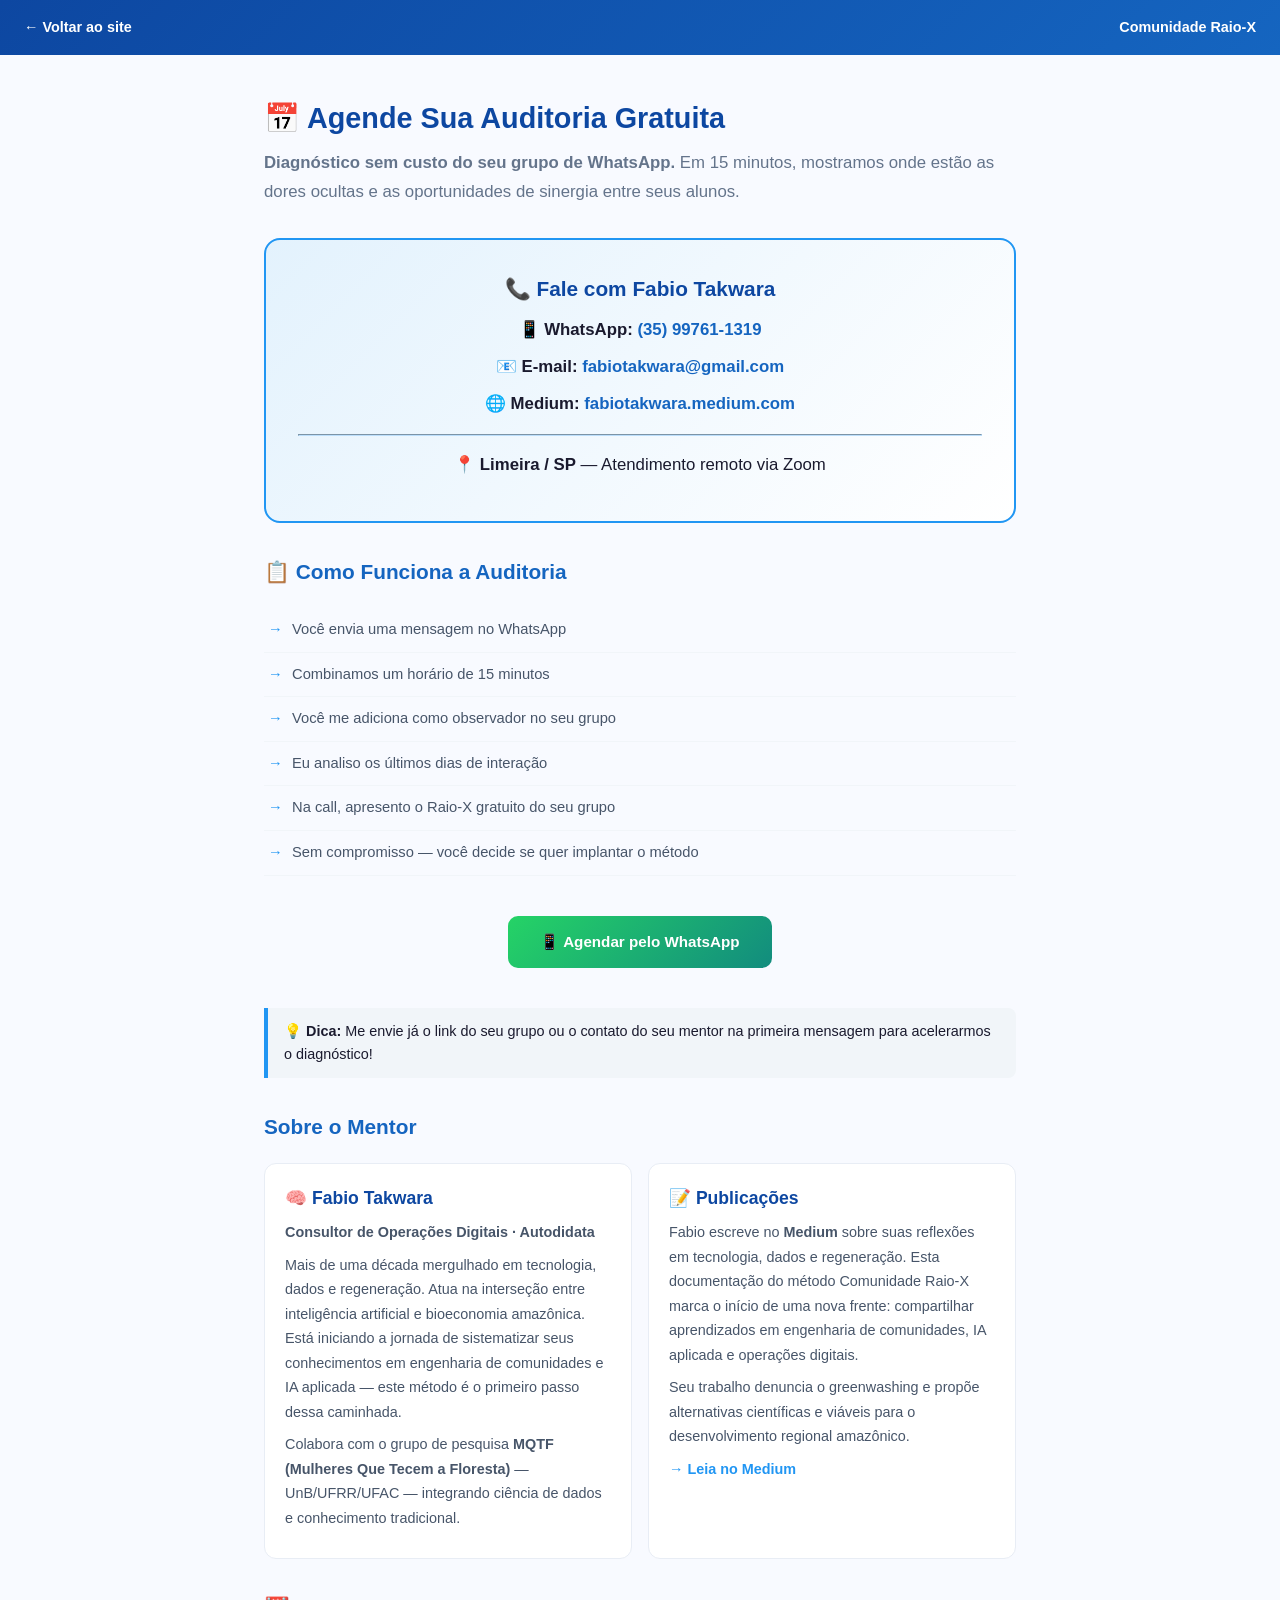
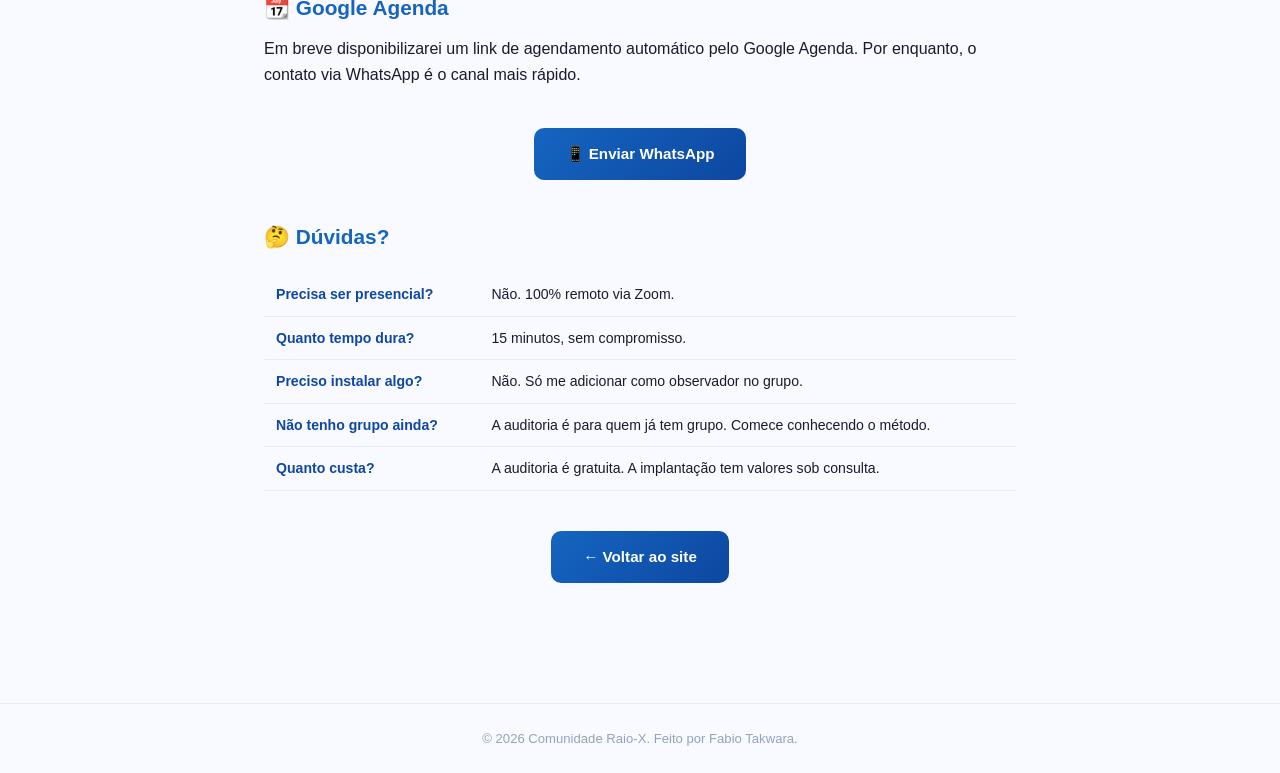
==== landing/sobre/index.html @ c675dd34 "fix: diretorio /sobre com index.html (clean URL nativa)" ====
<!DOCTYPE html>
<html lang="pt-BR">
<head>
<meta charset="UTF-8">
<meta name="viewport" content="width=device-width, initial-scale=1.0">
<title>Sobre — Comunidade Raio-X</title>
<style>
*,*::before,*::after{box-sizing:border-box;margin:0;padding:0}
html{scroll-behavior:smooth}
body{font-family:-apple-system,BlinkMacSystemFont,'Segoe UI',Roboto,Oxygen,Ubuntu,sans-serif;color:#1a1a2e;background:#f8faff;line-height:1.6}
nav{
  background:linear-gradient(135deg,#0d47a1,#1565c0);color:#fff;padding:16px 24px;
  display:flex;align-items:center;justify-content:space-between;
}
nav a{color:#fff;text-decoration:none;font-weight:600;font-size:0.9rem}
nav .back{display:flex;align-items:center;gap:6px}
.container{max-width:800px;margin:0 auto;padding:40px 24px}

h1{font-size:1.8rem;color:#0d47a1;margin-bottom:8px}
h2{font-size:1.3rem;color:#1565c0;margin:32px 0 12px}
.lead{font-size:1.05rem;color:#64748b;margin-bottom:32px;line-height:1.7}

.contact-box{
  background:linear-gradient(135deg,#e3f2fd,#fff);border:2px solid #2196f3;
  border-radius:16px;padding:32px;text-align:center;margin:24px 0;
}
.contact-box h2{color:#0d47a1 !important;margin-top:0}
.contact-box p{font-size:1.05rem;margin:10px 0}
.contact-box a{color:#1565c0;font-weight:600;text-decoration:none}
.contact-box a:hover{text-decoration:underline}

.grid2{display:grid;grid-template-columns:1fr 1fr;gap:16px;margin:20px 0}
@media(max-width:640px){.grid2{grid-template-columns:1fr}}
.card{
  background:#fff;border:1px solid #e8edf5;border-radius:12px;padding:20px;
}
.card h4{font-size:1.1rem;color:#0d47a1;margin-bottom:8px}
.card p{font-size:0.9rem;color:#475569;line-height:1.7;margin-bottom:8px}
.card a{color:#2196f3;font-weight:600;text-decoration:none}
.card a:hover{text-decoration:underline}

.steps{list-style:none;padding:0;margin:20px 0}
.steps li{padding:10px 0 10px 28px;position:relative;font-size:0.92rem;color:#475569;border-bottom:1px solid #f1f5f9}
.steps li::before{content:'→';position:absolute;left:4px;color:#2196f3;font-weight:700}

.btn{
  display:inline-block;padding:14px 32px;border-radius:10px;font-weight:600;font-size:0.95rem;
  text-decoration:none;transition:transform .2s,box-shadow .2s;
  background:linear-gradient(135deg,#1565c0,#0d47a1);color:#fff;margin:8px 0;
}
.btn:hover{transform:translateY(-2px);box-shadow:0 6px 20px rgba(13,71,161,0.3)}
.btn-whatsapp{background:linear-gradient(135deg,#25d366,#128C7E)}

.cta-center{text-align:center;margin:32px 0}

table{width:100%;border-collapse:collapse;margin:20px 0}
td{padding:10px 12px;border-bottom:1px solid #e8edf5;font-size:0.88rem;vertical-align:top}
td:first-child{font-weight:600;color:#0d47a1;white-space:nowrap}

blockquote{
  border-left:4px solid #2196f3;background:#f1f5f9;padding:12px 16px;
  border-radius:0 8px 8px 0;margin:16px 0;font-size:0.9rem;
}

footer{text-align:center;padding:24px;color:#94a3b8;font-size:0.82rem;border-top:1px solid #e8edf5;margin-top:40px}
</style>
</head>
<body>

<nav>
  <a href="/" class="back">← Voltar ao site</a>
  <a href="/">Comunidade Raio-X</a>
</nav>

<div class="container">

<h1>📅 Agende Sua Auditoria Gratuita</h1>
<p class="lead"><strong>Diagnóstico sem custo do seu grupo de WhatsApp.</strong> Em 15 minutos, mostramos onde estão as dores ocultas e as oportunidades de sinergia entre seus alunos.</p>

<div class="contact-box">
  <h2>📞 Fale com Fabio Takwara</h2>
  <p>📱 <strong>WhatsApp:</strong> <a href="https://wa.me/5535997611319">(35) 99761-1319</a></p>
  <p>📧 <strong>E-mail:</strong> <a href="mailto:fabiotakwara@gmail.com">fabiotakwara@gmail.com</a></p>
  <p>🌐 <strong>Medium:</strong> <a href="https://fabiotakwara.medium.com" target="_blank">fabiotakwara.medium.com</a></p>
  <hr style="margin:16px 0;border-color:#bbdefb">
  <p><strong>📍 Limeira / SP</strong> — Atendimento remoto via Zoom</p>
</div>

<h2>📋 Como Funciona a Auditoria</h2>
<ol class="steps">
  <li>Você envia uma mensagem no WhatsApp</li>
  <li>Combinamos um horário de 15 minutos</li>
  <li>Você me adiciona como observador no seu grupo</li>
  <li>Eu analiso os últimos dias de interação</li>
  <li>Na call, apresento o Raio-X gratuito do seu grupo</li>
  <li>Sem compromisso — você decide se quer implantar o método</li>
</ol>

<div class="cta-center">
  <a href="https://wa.me/5535997611319?text=Ol%C3%A1%20Fabio%2C%20quero%20agendar%20uma%20auditoria%20gratuita%20do%20meu%20grupo%20de%20WhatsApp%20com%20o%20m%C3%A9todo%20Comunidade%20Raio-X!" class="btn btn-whatsapp">📱 Agendar pelo WhatsApp</a>
</div>

<blockquote>💡 <strong>Dica:</strong> Me envie já o link do seu grupo ou o contato do seu mentor na primeira mensagem para acelerarmos o diagnóstico!</blockquote>

<h2>Sobre o Mentor</h2>
<div class="grid2">
  <div class="card">
    <h4>🧠 Fabio Takwara</h4>
    <p><strong>Consultor de Operações Digitais · Autodidata</strong></p>
    <p>Mais de uma década mergulhado em tecnologia, dados e regeneração. Atua na interseção entre inteligência artificial e bioeconomia amazônica. Está iniciando a jornada de sistematizar seus conhecimentos em engenharia de comunidades e IA aplicada — este método é o primeiro passo dessa caminhada.</p>
    <p>Colabora com o grupo de pesquisa <strong>MQTF (Mulheres Que Tecem a Floresta)</strong> — UnB/UFRR/UFAC — integrando ciência de dados e conhecimento tradicional.</p>
  </div>
  <div class="card">
    <h4>📝 Publicações</h4>
    <p>Fabio escreve no <strong>Medium</strong> sobre suas reflexões em tecnologia, dados e regeneração. Esta documentação do método Comunidade Raio-X marca o início de uma nova frente: compartilhar aprendizados em engenharia de comunidades, IA aplicada e operações digitais.</p>
    <p>Seu trabalho denuncia o greenwashing e propõe alternativas científicas e viáveis para o desenvolvimento regional amazônico.</p>
    <p><a href="https://fabiotakwara.medium.com" target="_blank">→ Leia no Medium</a></p>
  </div>
</div>

<h2>📆 Google Agenda</h2>
<p>Em breve disponibilizarei um link de agendamento automático pelo Google Agenda. Por enquanto, o contato via WhatsApp é o canal mais rápido.</p>
<div class="cta-center">
  <a href="https://wa.me/5535997611319" class="btn">📱 Enviar WhatsApp</a>
</div>

<h2>🤔 Dúvidas?</h2>
<table>
  <tr><td>Precisa ser presencial?</td><td>Não. 100% remoto via Zoom.</td></tr>
  <tr><td>Quanto tempo dura?</td><td>15 minutos, sem compromisso.</td></tr>
  <tr><td>Preciso instalar algo?</td><td>Não. Só me adicionar como observador no grupo.</td></tr>
  <tr><td>Não tenho grupo ainda?</td><td>A auditoria é para quem já tem grupo. Comece conhecendo o método.</td></tr>
  <tr><td>Quanto custa?</td><td>A auditoria é gratuita. A implantação tem valores sob consulta.</td></tr>
</table>

<div class="cta-center">
  <a href="/" class="btn">← Voltar ao site</a>
</div>

</div>

<footer>
  © 2026 Comunidade Raio-X. Feito por Fabio Takwara.
</footer>

</body>
</html>
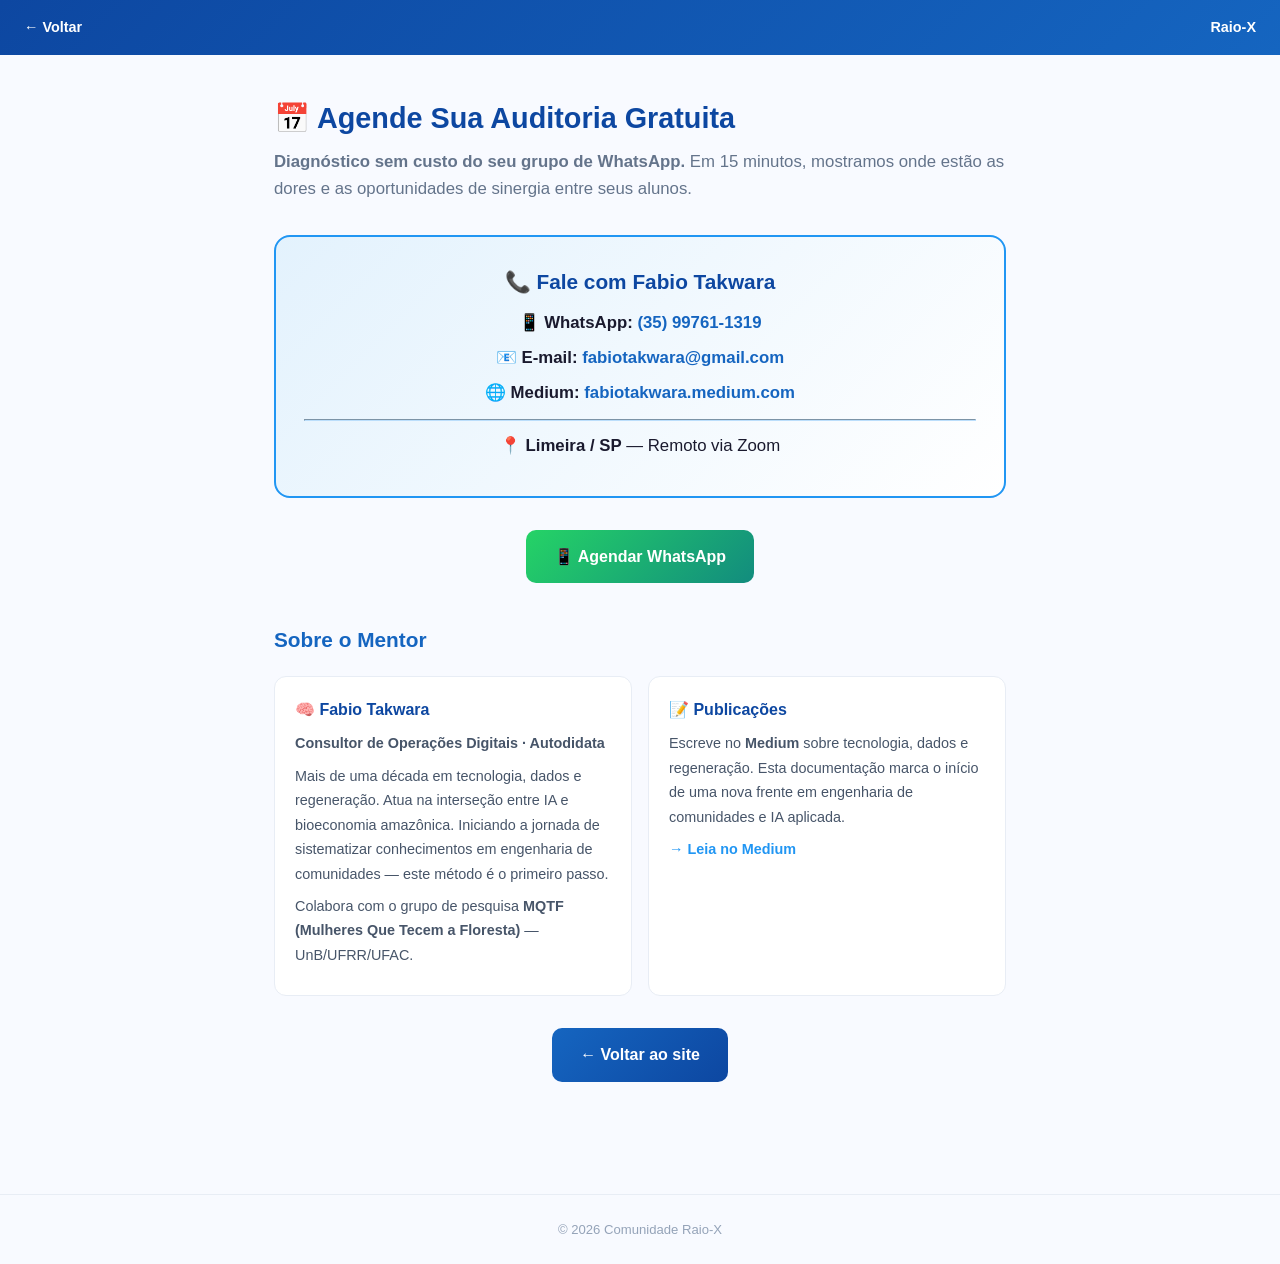
==== commit b007f291: "fix: landing/sobre/ diretorio com index.html" ====
--- a/landing/sobre/index.html
+++ b/landing/sobre/index.html
@@ -5,143 +5,61 @@
 <meta name="viewport" content="width=device-width, initial-scale=1.0">
 <title>Sobre — Comunidade Raio-X</title>
 <style>
-*,*::before,*::after{box-sizing:border-box;margin:0;padding:0}
-html{scroll-behavior:smooth}
-body{font-family:-apple-system,BlinkMacSystemFont,'Segoe UI',Roboto,Oxygen,Ubuntu,sans-serif;color:#1a1a2e;background:#f8faff;line-height:1.6}
-nav{
-  background:linear-gradient(135deg,#0d47a1,#1565c0);color:#fff;padding:16px 24px;
-  display:flex;align-items:center;justify-content:space-between;
-}
+*{box-sizing:border-box;margin:0;padding:0}
+body{font-family:-apple-system,BlinkMacSystemFont,'Segoe UI',Roboto,sans-serif;color:#1a1a2e;background:#f8faff;line-height:1.6}
+nav{background:linear-gradient(135deg,#0d47a1,#1565c0);color:#fff;padding:16px 24px;display:flex;align-items:center;justify-content:space-between}
 nav a{color:#fff;text-decoration:none;font-weight:600;font-size:0.9rem}
 nav .back{display:flex;align-items:center;gap:6px}
-.container{max-width:800px;margin:0 auto;padding:40px 24px}
-
+.container{max-width:780px;margin:0 auto;padding:40px 24px}
 h1{font-size:1.8rem;color:#0d47a1;margin-bottom:8px}
 h2{font-size:1.3rem;color:#1565c0;margin:32px 0 12px}
-.lead{font-size:1.05rem;color:#64748b;margin-bottom:32px;line-height:1.7}
-
-.contact-box{
-  background:linear-gradient(135deg,#e3f2fd,#fff);border:2px solid #2196f3;
-  border-radius:16px;padding:32px;text-align:center;margin:24px 0;
-}
-.contact-box h2{color:#0d47a1 !important;margin-top:0}
-.contact-box p{font-size:1.05rem;margin:10px 0}
-.contact-box a{color:#1565c0;font-weight:600;text-decoration:none}
-.contact-box a:hover{text-decoration:underline}
-
+.lead{font-size:1.05rem;color:#64748b;margin-bottom:32px}
+.cbox{background:linear-gradient(135deg,#e3f2fd,#fff);border:2px solid #2196f3;border-radius:16px;padding:28px;text-align:center;margin:24px 0}
+.cbox h2{color:#0d47a1;margin-top:0}
+.cbox p{font-size:1.05rem;margin:8px 0}
+.cbox a{color:#1565c0;font-weight:600;text-decoration:none}
 .grid2{display:grid;grid-template-columns:1fr 1fr;gap:16px;margin:20px 0}
 @media(max-width:640px){.grid2{grid-template-columns:1fr}}
-.card{
-  background:#fff;border:1px solid #e8edf5;border-radius:12px;padding:20px;
-}
-.card h4{font-size:1.1rem;color:#0d47a1;margin-bottom:8px}
+.card{background:#fff;border:1px solid #e8edf5;border-radius:12px;padding:20px}
+.card h4{color:#0d47a1;margin-bottom:8px}
 .card p{font-size:0.9rem;color:#475569;line-height:1.7;margin-bottom:8px}
 .card a{color:#2196f3;font-weight:600;text-decoration:none}
-.card a:hover{text-decoration:underline}
-
-.steps{list-style:none;padding:0;margin:20px 0}
-.steps li{padding:10px 0 10px 28px;position:relative;font-size:0.92rem;color:#475569;border-bottom:1px solid #f1f5f9}
-.steps li::before{content:'→';position:absolute;left:4px;color:#2196f3;font-weight:700}
-
-.btn{
-  display:inline-block;padding:14px 32px;border-radius:10px;font-weight:600;font-size:0.95rem;
-  text-decoration:none;transition:transform .2s,box-shadow .2s;
-  background:linear-gradient(135deg,#1565c0,#0d47a1);color:#fff;margin:8px 0;
-}
-.btn:hover{transform:translateY(-2px);box-shadow:0 6px 20px rgba(13,71,161,0.3)}
-.btn-whatsapp{background:linear-gradient(135deg,#25d366,#128C7E)}
-
-.cta-center{text-align:center;margin:32px 0}
-
-table{width:100%;border-collapse:collapse;margin:20px 0}
-td{padding:10px 12px;border-bottom:1px solid #e8edf5;font-size:0.88rem;vertical-align:top}
-td:first-child{font-weight:600;color:#0d47a1;white-space:nowrap}
-
-blockquote{
-  border-left:4px solid #2196f3;background:#f1f5f9;padding:12px 16px;
-  border-radius:0 8px 8px 0;margin:16px 0;font-size:0.9rem;
-}
-
+.btn{display:inline-block;padding:14px 28px;border-radius:10px;font-weight:600;text-decoration:none;background:linear-gradient(135deg,#1565c0,#0d47a1);color:#fff;margin:8px 4px}
+.btn-wpp{background:linear-gradient(135deg,#25d366,#128C7E)}
+.cta{text-align:center;margin:24px 0}
 footer{text-align:center;padding:24px;color:#94a3b8;font-size:0.82rem;border-top:1px solid #e8edf5;margin-top:40px}
 </style>
 </head>
 <body>
-
-<nav>
-  <a href="/" class="back">← Voltar ao site</a>
-  <a href="/">Comunidade Raio-X</a>
-</nav>
-
+<nav><a href="/" class="back">← Voltar</a><a href="/">Raio-X</a></nav>
 <div class="container">
-
 <h1>📅 Agende Sua Auditoria Gratuita</h1>
-<p class="lead"><strong>Diagnóstico sem custo do seu grupo de WhatsApp.</strong> Em 15 minutos, mostramos onde estão as dores ocultas e as oportunidades de sinergia entre seus alunos.</p>
-
-<div class="contact-box">
-  <h2>📞 Fale com Fabio Takwara</h2>
-  <p>📱 <strong>WhatsApp:</strong> <a href="https://wa.me/5535997611319">(35) 99761-1319</a></p>
-  <p>📧 <strong>E-mail:</strong> <a href="mailto:fabiotakwara@gmail.com">fabiotakwara@gmail.com</a></p>
-  <p>🌐 <strong>Medium:</strong> <a href="https://fabiotakwara.medium.com" target="_blank">fabiotakwara.medium.com</a></p>
-  <hr style="margin:16px 0;border-color:#bbdefb">
-  <p><strong>📍 Limeira / SP</strong> — Atendimento remoto via Zoom</p>
+<p class="lead"><strong>Diagnóstico sem custo do seu grupo de WhatsApp.</strong> Em 15 minutos, mostramos onde estão as dores e as oportunidades de sinergia entre seus alunos.</p>
+<div class="cbox">
+<h2>📞 Fale com Fabio Takwara</h2>
+<p>📱 <strong>WhatsApp:</strong> <a href="https://wa.me/5535997611319">(35) 99761-1319</a></p>
+<p>📧 <strong>E-mail:</strong> <a href="mailto:fabiotakwara@gmail.com">fabiotakwara@gmail.com</a></p>
+<p>🌐 <strong>Medium:</strong> <a href="https://fabiotakwara.medium.com">fabiotakwara.medium.com</a></p>
+<hr style="margin:12px 0;border-color:#bbdefb">
+<p><strong>📍 Limeira / SP</strong> — Remoto via Zoom</p>
 </div>
-
-<h2>📋 Como Funciona a Auditoria</h2>
-<ol class="steps">
-  <li>Você envia uma mensagem no WhatsApp</li>
-  <li>Combinamos um horário de 15 minutos</li>
-  <li>Você me adiciona como observador no seu grupo</li>
-  <li>Eu analiso os últimos dias de interação</li>
-  <li>Na call, apresento o Raio-X gratuito do seu grupo</li>
-  <li>Sem compromisso — você decide se quer implantar o método</li>
-</ol>
-
-<div class="cta-center">
-  <a href="https://wa.me/5535997611319?text=Ol%C3%A1%20Fabio%2C%20quero%20agendar%20uma%20auditoria%20gratuita%20do%20meu%20grupo%20de%20WhatsApp%20com%20o%20m%C3%A9todo%20Comunidade%20Raio-X!" class="btn btn-whatsapp">📱 Agendar pelo WhatsApp</a>
-</div>
-
-<blockquote>💡 <strong>Dica:</strong> Me envie já o link do seu grupo ou o contato do seu mentor na primeira mensagem para acelerarmos o diagnóstico!</blockquote>
-
+<div class="cta"><a href="https://wa.me/5535997611319" class="btn btn-wpp">📱 Agendar WhatsApp</a></div>
 <h2>Sobre o Mentor</h2>
 <div class="grid2">
-  <div class="card">
-    <h4>🧠 Fabio Takwara</h4>
-    <p><strong>Consultor de Operações Digitais · Autodidata</strong></p>
-    <p>Mais de uma década mergulhado em tecnologia, dados e regeneração. Atua na interseção entre inteligência artificial e bioeconomia amazônica. Está iniciando a jornada de sistematizar seus conhecimentos em engenharia de comunidades e IA aplicada — este método é o primeiro passo dessa caminhada.</p>
-    <p>Colabora com o grupo de pesquisa <strong>MQTF (Mulheres Que Tecem a Floresta)</strong> — UnB/UFRR/UFAC — integrando ciência de dados e conhecimento tradicional.</p>
-  </div>
-  <div class="card">
-    <h4>📝 Publicações</h4>
-    <p>Fabio escreve no <strong>Medium</strong> sobre suas reflexões em tecnologia, dados e regeneração. Esta documentação do método Comunidade Raio-X marca o início de uma nova frente: compartilhar aprendizados em engenharia de comunidades, IA aplicada e operações digitais.</p>
-    <p>Seu trabalho denuncia o greenwashing e propõe alternativas científicas e viáveis para o desenvolvimento regional amazônico.</p>
-    <p><a href="https://fabiotakwara.medium.com" target="_blank">→ Leia no Medium</a></p>
-  </div>
+<div class="card">
+<h4>🧠 Fabio Takwara</h4>
+<p><strong>Consultor de Operações Digitais · Autodidata</strong></p>
+<p>Mais de uma década em tecnologia, dados e regeneração. Atua na interseção entre IA e bioeconomia amazônica. Iniciando a jornada de sistematizar conhecimentos em engenharia de comunidades — este método é o primeiro passo.</p>
+<p>Colabora com o grupo de pesquisa <strong>MQTF (Mulheres Que Tecem a Floresta)</strong> — UnB/UFRR/UFAC.</p>
 </div>
-
-<h2>📆 Google Agenda</h2>
-<p>Em breve disponibilizarei um link de agendamento automático pelo Google Agenda. Por enquanto, o contato via WhatsApp é o canal mais rápido.</p>
-<div class="cta-center">
-  <a href="https://wa.me/5535997611319" class="btn">📱 Enviar WhatsApp</a>
+<div class="card">
+<h4>📝 Publicações</h4>
+<p>Escreve no <strong>Medium</strong> sobre tecnologia, dados e regeneração. Esta documentação marca o início de uma nova frente em engenharia de comunidades e IA aplicada.</p>
+<p><a href="https://fabiotakwara.medium.com">→ Leia no Medium</a></p>
 </div>
-
-<h2>🤔 Dúvidas?</h2>
-<table>
-  <tr><td>Precisa ser presencial?</td><td>Não. 100% remoto via Zoom.</td></tr>
-  <tr><td>Quanto tempo dura?</td><td>15 minutos, sem compromisso.</td></tr>
-  <tr><td>Preciso instalar algo?</td><td>Não. Só me adicionar como observador no grupo.</td></tr>
-  <tr><td>Não tenho grupo ainda?</td><td>A auditoria é para quem já tem grupo. Comece conhecendo o método.</td></tr>
-  <tr><td>Quanto custa?</td><td>A auditoria é gratuita. A implantação tem valores sob consulta.</td></tr>
-</table>
-
-<div class="cta-center">
-  <a href="/" class="btn">← Voltar ao site</a>
 </div>
-
+<div class="cta"><a href="/" class="btn">← Voltar ao site</a></div>
 </div>
-
-<footer>
-  © 2026 Comunidade Raio-X. Feito por Fabio Takwara.
-</footer>
-
+<footer>© 2026 Comunidade Raio-X</footer>
 </body>
-</html>
+</html>
